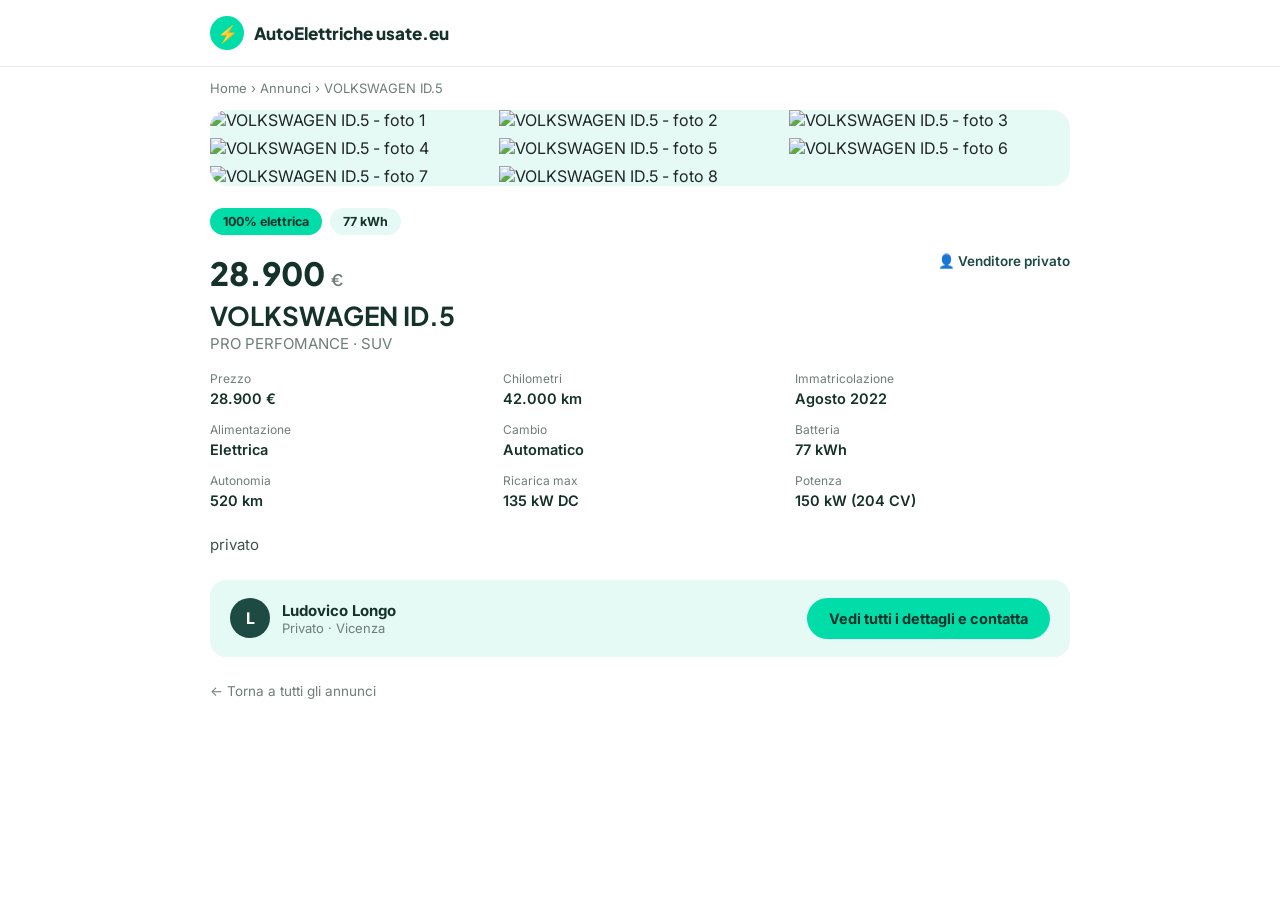
==== annuncio/1000011.html @ b2b8161e "chore: aggiorna annunci pre-renderizzati per SEO [skip ci]" ====
<!DOCTYPE html>
<html lang="it">
<head>
<meta charset="UTF-8">
<meta name="viewport" content="width=device-width, initial-scale=1.0">
<title>VOLKSWAGEN ID.5 PRO PERFOMANCE usata - 28.900 € | Auto Elettriche Usate</title>
<meta name="description" content="privato">
<meta name="robots" content="index, follow">
<link rel="canonical" href="https://autoelettricheusate.eu/annuncio/1000011.html">
<meta property="og:type" content="product">
<meta property="og:title" content="VOLKSWAGEN ID.5 PRO PERFOMANCE usata - 28.900 € | Auto Elettriche Usate">
<meta property="og:description" content="privato">
<meta property="og:url" content="https://autoelettricheusate.eu/annuncio/1000011.html">
<meta property="og:image" content="https://komvmedptbcsiiswoaja.supabase.co/storage/v1/object/public/foto/22f654ba-a5cb-4899-ad23-bc926d3c1285/1786962141675_0_0_V014572_6a5901ecf11f4.jpg">
<meta property="og:locale" content="it_IT">
<meta property="og:site_name" content="Auto Elettriche Usate">
<meta name="twitter:card" content="summary_large_image">
<meta name="twitter:title" content="VOLKSWAGEN ID.5 PRO PERFOMANCE usata - 28.900 € | Auto Elettriche Usate">
<meta name="twitter:description" content="privato">
<meta name="twitter:image" content="https://komvmedptbcsiiswoaja.supabase.co/storage/v1/object/public/foto/22f654ba-a5cb-4899-ad23-bc926d3c1285/1786962141675_0_0_V014572_6a5901ecf11f4.jpg">
<link rel="icon" href="data:image/svg+xml,<svg xmlns='http://www.w3.org/2000/svg' viewBox='0 0 32 32'><rect width='32' height='32' rx='8' fill='%2300dda8'/><path d='M18 3 8 19h5l-1 10 10-16h-6z' fill='%23103c33'/></svg>">
<link rel="preconnect" href="https://fonts.googleapis.com">
<link rel="preconnect" href="https://fonts.gstatic.com" crossorigin>
<link href="https://fonts.googleapis.com/css2?family=Plus+Jakarta+Sans:ital,wght@0,500;0,600;0,700;0,800;1,700&family=Inter:wght@400;500;600&display=swap" rel="stylesheet">
<script type="application/ld+json">{"@context":"https://schema.org","@type":"Product","name":"VOLKSWAGEN ID.5 PRO PERFOMANCE","description":"privato","image":["https://komvmedptbcsiiswoaja.supabase.co/storage/v1/object/public/foto/22f654ba-a5cb-4899-ad23-bc926d3c1285/1786962141675_0_0_V014572_6a5901ecf11f4.jpg"],"brand":{"@type":"Brand","name":"VOLKSWAGEN"},"offers":{"@type":"Offer","price":28900,"priceCurrency":"EUR","availability":"https://schema.org/InStock","itemCondition":"https://schema.org/UsedCondition","url":"https://autoelettricheusate.eu/annuncio/1000011.html"}}</script>
<style>
  * { box-sizing: border-box; }
  :root { --accent:#00dda8; --accent-d:#00b98d; --mint:#e5faf5; --ink:#14312a; --dark:#1d4a42; --body:#212529; --muted:#6f7d79; --line:#e5e9e7; --soft:#f8faf9; }
  html,body { max-width:100%; overflow-x:hidden; }
  body { margin:0; font-family:'Inter',system-ui,Arial,sans-serif; color:var(--body); background:#fff; }
  h1,h2,.price,.logo { font-family:'Plus Jakarta Sans','Inter',sans-serif; }
  a { color:inherit; text-decoration:none; }
  .wrap { max-width:900px; margin:0 auto; padding:0 20px; }
  header.site { border-bottom:1px solid var(--line); padding:16px 0; }
  .logo { display:flex; align-items:center; gap:10px; font-weight:800; font-size:17px; color:var(--ink); }
  .bolt { width:34px; height:34px; border-radius:50%; background:var(--accent); display:grid; place-items:center; font-size:17px; }
  main { padding:26px 0 50px; }
  .crumbs { font-size:13px; color:var(--muted); margin-bottom:14px; }
  .crumbs a:hover { color:var(--accent-d); }
  .gallery { display:grid; grid-template-columns:repeat(auto-fill, minmax(220px,1fr)); gap:8px; border-radius:18px; overflow:hidden; margin-bottom:22px; background:var(--mint); }
  .gallery img { width:100%; height:100%; max-height:420px; object-fit:cover; display:block; }
  .gallery:empty { min-height:220px; }
  .itop { display:flex; justify-content:space-between; align-items:flex-start; gap:12px; flex-wrap:wrap; margin-bottom:6px; }
  .price { font-size:32px; font-weight:800; color:var(--ink); }
  .price span { font-size:16px; font-weight:600; color:var(--muted); }
  .verified { font-size:13.5px; font-weight:600; color:var(--dark); }
  h1 { font-size:26px; margin:6px 0 2px; color:var(--ink); }
  .ver { margin:0 0 18px; color:var(--muted); font-size:15px; }
  .badges { display:flex; gap:8px; margin-bottom:18px; }
  .bdg { border-radius:999px; padding:6px 13px; font-size:12.5px; font-weight:700; background:var(--accent); color:#08312a; }
  .bdg.kwh { background:var(--mint); color:var(--ink); }
  .specs { display:grid; grid-template-columns:repeat(3,1fr); gap:14px 18px; margin:0 0 22px; }
  .sp label { display:block; font-size:12px; color:var(--muted); margin-bottom:2px; }
  .sp b { font-size:14.5px; font-weight:600; color:var(--ink); }
  .desc { font-size:15px; line-height:1.7; color:#40514c; margin:0 0 22px; white-space:pre-line; }
  .feat p { margin:0 0 8px; font-size:13px; color:var(--muted); }
  .tags { display:flex; gap:8px; flex-wrap:wrap; margin-bottom:26px; }
  .tag { background:var(--mint); border-radius:9px; padding:6px 10px; font-size:12.5px; font-weight:600; color:var(--dark); }
  .seller-box { display:flex; align-items:center; gap:12px; background:var(--mint); border-radius:16px; padding:18px 20px; flex-wrap:wrap; }
  .avatar { width:40px; height:40px; border-radius:50%; background:var(--dark); color:#fff; display:grid; place-items:center; font-weight:700; font-size:16px; }
  .seller-name { font-weight:700; font-size:15px; color:var(--ink); }
  .seller-sub { font-size:13px; color:var(--muted); }
  .cta { margin-left:auto; background:var(--accent); border-color:var(--accent); color:#08312a; border-radius:999px; padding:12px 22px; font-weight:700; font-size:14.5px; display:inline-block; }
  .cta:hover { background:var(--accent-d); }
  .back { display:inline-block; margin-top:26px; font-size:13.5px; color:var(--muted); }
  .back:hover { color:var(--accent-d); }
  @media (max-width:640px) { .specs { grid-template-columns:repeat(2,1fr); } .cta { margin-left:0; width:100%; text-align:center; } }
</style>
</head>
<body>
<header class="site">
  <div class="wrap">
    <a class="logo" href="https://autoelettricheusate.eu/">
      <span class="bolt">&#9889;</span>
      <span>AutoElettriche usate.eu</span>
    </a>
  </div>
</header>
<main class="wrap">
  <p class="crumbs"><a href="https://autoelettricheusate.eu/">Home</a> &rsaquo; <a href="https://autoelettricheusate.eu/#annunci">Annunci</a> &rsaquo; VOLKSWAGEN ID.5</p>
  <div class="gallery"><img src="https://komvmedptbcsiiswoaja.supabase.co/storage/v1/object/public/foto/22f654ba-a5cb-4899-ad23-bc926d3c1285/1786962141675_0_0_V014572_6a5901ecf11f4.jpg" alt="VOLKSWAGEN ID.5 - foto 1" loading="eager"><img src="https://komvmedptbcsiiswoaja.supabase.co/storage/v1/object/public/foto/22f654ba-a5cb-4899-ad23-bc926d3c1285/1786962142349_1_1_V014572_6a5901ed46914.jpg" alt="VOLKSWAGEN ID.5 - foto 2" loading="lazy"><img src="https://komvmedptbcsiiswoaja.supabase.co/storage/v1/object/public/foto/22f654ba-a5cb-4899-ad23-bc926d3c1285/1786962142890_2_2_V014572_6a5901eda1dc4.jpg" alt="VOLKSWAGEN ID.5 - foto 3" loading="lazy"><img src="https://komvmedptbcsiiswoaja.supabase.co/storage/v1/object/public/foto/22f654ba-a5cb-4899-ad23-bc926d3c1285/1786962143463_3_3_V014572_6a5901ee4ecd9.jpg" alt="VOLKSWAGEN ID.5 - foto 4" loading="lazy"><img src="https://komvmedptbcsiiswoaja.supabase.co/storage/v1/object/public/foto/22f654ba-a5cb-4899-ad23-bc926d3c1285/1786962144116_4_4_V014572_6a5901ee9156c.jpg" alt="VOLKSWAGEN ID.5 - foto 5" loading="lazy"><img src="https://komvmedptbcsiiswoaja.supabase.co/storage/v1/object/public/foto/22f654ba-a5cb-4899-ad23-bc926d3c1285/1786962144693_5_5_V014572_6a5901eece661.jpg" alt="VOLKSWAGEN ID.5 - foto 6" loading="lazy"><img src="https://komvmedptbcsiiswoaja.supabase.co/storage/v1/object/public/foto/22f654ba-a5cb-4899-ad23-bc926d3c1285/1786962145330_6_6_V014572_6a5901ef4149a.jpg" alt="VOLKSWAGEN ID.5 - foto 7" loading="lazy"><img src="https://komvmedptbcsiiswoaja.supabase.co/storage/v1/object/public/foto/22f654ba-a5cb-4899-ad23-bc926d3c1285/1786962145921_7_7_V014572_6a5901efb7738.jpg" alt="VOLKSWAGEN ID.5 - foto 8" loading="lazy"></div>
  <div class="badges"><span class="bdg">100% elettrica</span><span class="bdg kwh">77 kWh</span></div>
  <div class="itop">
    <div class="price">28.900 <span>&euro;</span></div>
    <div class="verified">&#128100; Venditore privato</div>
  </div>
  <h1>VOLKSWAGEN ID.5</h1>
  <p class="ver">PRO PERFOMANCE &middot; SUV</p>
  <div class="specs">
    <div class="sp"><label>Prezzo</label><b>28.900 &euro;</b></div>
    <div class="sp"><label>Chilometri</label><b>42.000 km</b></div>
    <div class="sp"><label>Immatricolazione</label><b>Agosto 2022</b></div>
    <div class="sp"><label>Alimentazione</label><b>Elettrica</b></div>
    <div class="sp"><label>Cambio</label><b>Automatico</b></div>
    <div class="sp"><label>Batteria</label><b>77 kWh</b></div>
    <div class="sp"><label>Autonomia</label><b>520 km</b></div>
    <div class="sp"><label>Ricarica max</label><b>135 kW DC</b></div>
    <div class="sp"><label>Potenza</label><b>150 kW (204 CV)</b></div>
  </div>
  <p class="desc">privato</p>
  
  <div class="seller-box">
    <span class="avatar">L</span>
    <div>
      <div class="seller-name">Ludovico Longo</div>
      <div class="seller-sub">Privato &middot; Vicenza</div>
    </div>
    <a class="cta" href="https://autoelettricheusate.eu/#annuncio-1000011">Vedi tutti i dettagli e contatta</a>
  </div>
  <a class="back" href="https://autoelettricheusate.eu/#annunci">&larr; Torna a tutti gli annunci</a>
</main>
</body>
</html>
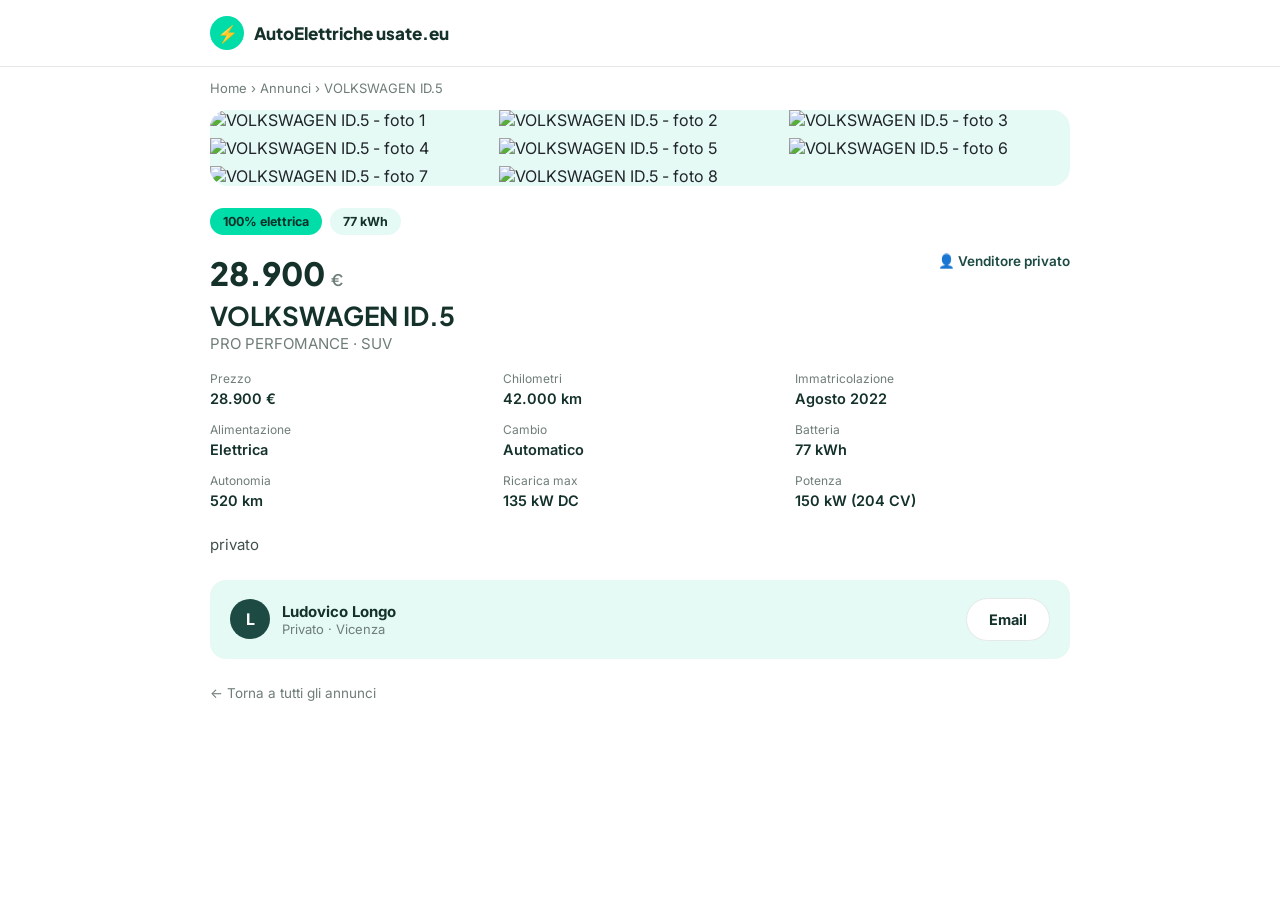
==== commit 543443ea: "chore: aggiorna annunci pre-renderizzati per SEO [skip ci]" ====
--- a/annuncio/1000011.html
+++ b/annuncio/1000011.html
@@ -60,11 +60,11 @@
   .avatar { width:40px; height:40px; border-radius:50%; background:var(--dark); color:#fff; display:grid; place-items:center; font-weight:700; font-size:16px; }
   .seller-name { font-weight:700; font-size:15px; color:var(--ink); }
   .seller-sub { font-size:13px; color:var(--muted); }
-  .cta { margin-left:auto; background:var(--accent); border-color:var(--accent); color:#08312a; border-radius:999px; padding:12px 22px; font-weight:700; font-size:14.5px; display:inline-block; }
+  .cta-group { margin-left:auto; display:flex; gap:10px; flex-wrap:wrap; } .cta { background:var(--accent); border:1px solid var(--accent); color:#08312a; border-radius:999px; padding:12px 22px; font-weight:700; font-size:14.5px; display:inline-block; } .cta.secondary { background:#fff; border-color:var(--line); color:var(--ink); } .cta.secondary:hover { background:var(--soft); }
   .cta:hover { background:var(--accent-d); }
   .back { display:inline-block; margin-top:26px; font-size:13.5px; color:var(--muted); }
   .back:hover { color:var(--accent-d); }
-  @media (max-width:640px) { .specs { grid-template-columns:repeat(2,1fr); } .cta { margin-left:0; width:100%; text-align:center; } }
+  @media (max-width:640px) { .specs { grid-template-columns:repeat(2,1fr); } .cta-group { margin-left:0; width:100%; } .cta { flex:1; text-align:center; } }
 </style>
 </head>
 <body>
@@ -105,7 +105,11 @@
       <div class="seller-name">Ludovico Longo</div>
       <div class="seller-sub">Privato &middot; Vicenza</div>
     </div>
-    <a class="cta" href="https://autoelettricheusate.eu/#annuncio-1000011">Vedi tutti i dettagli e contatta</a>
+        <div class="cta-group">
+              
+                    <a class="cta secondary" href="mailto:ludovicolongo26@gmail.com" rel="nofollow">Email</a>
+                          
+                              </div>
   </div>
   <a class="back" href="https://autoelettricheusate.eu/#annunci">&larr; Torna a tutti gli annunci</a>
 </main>
